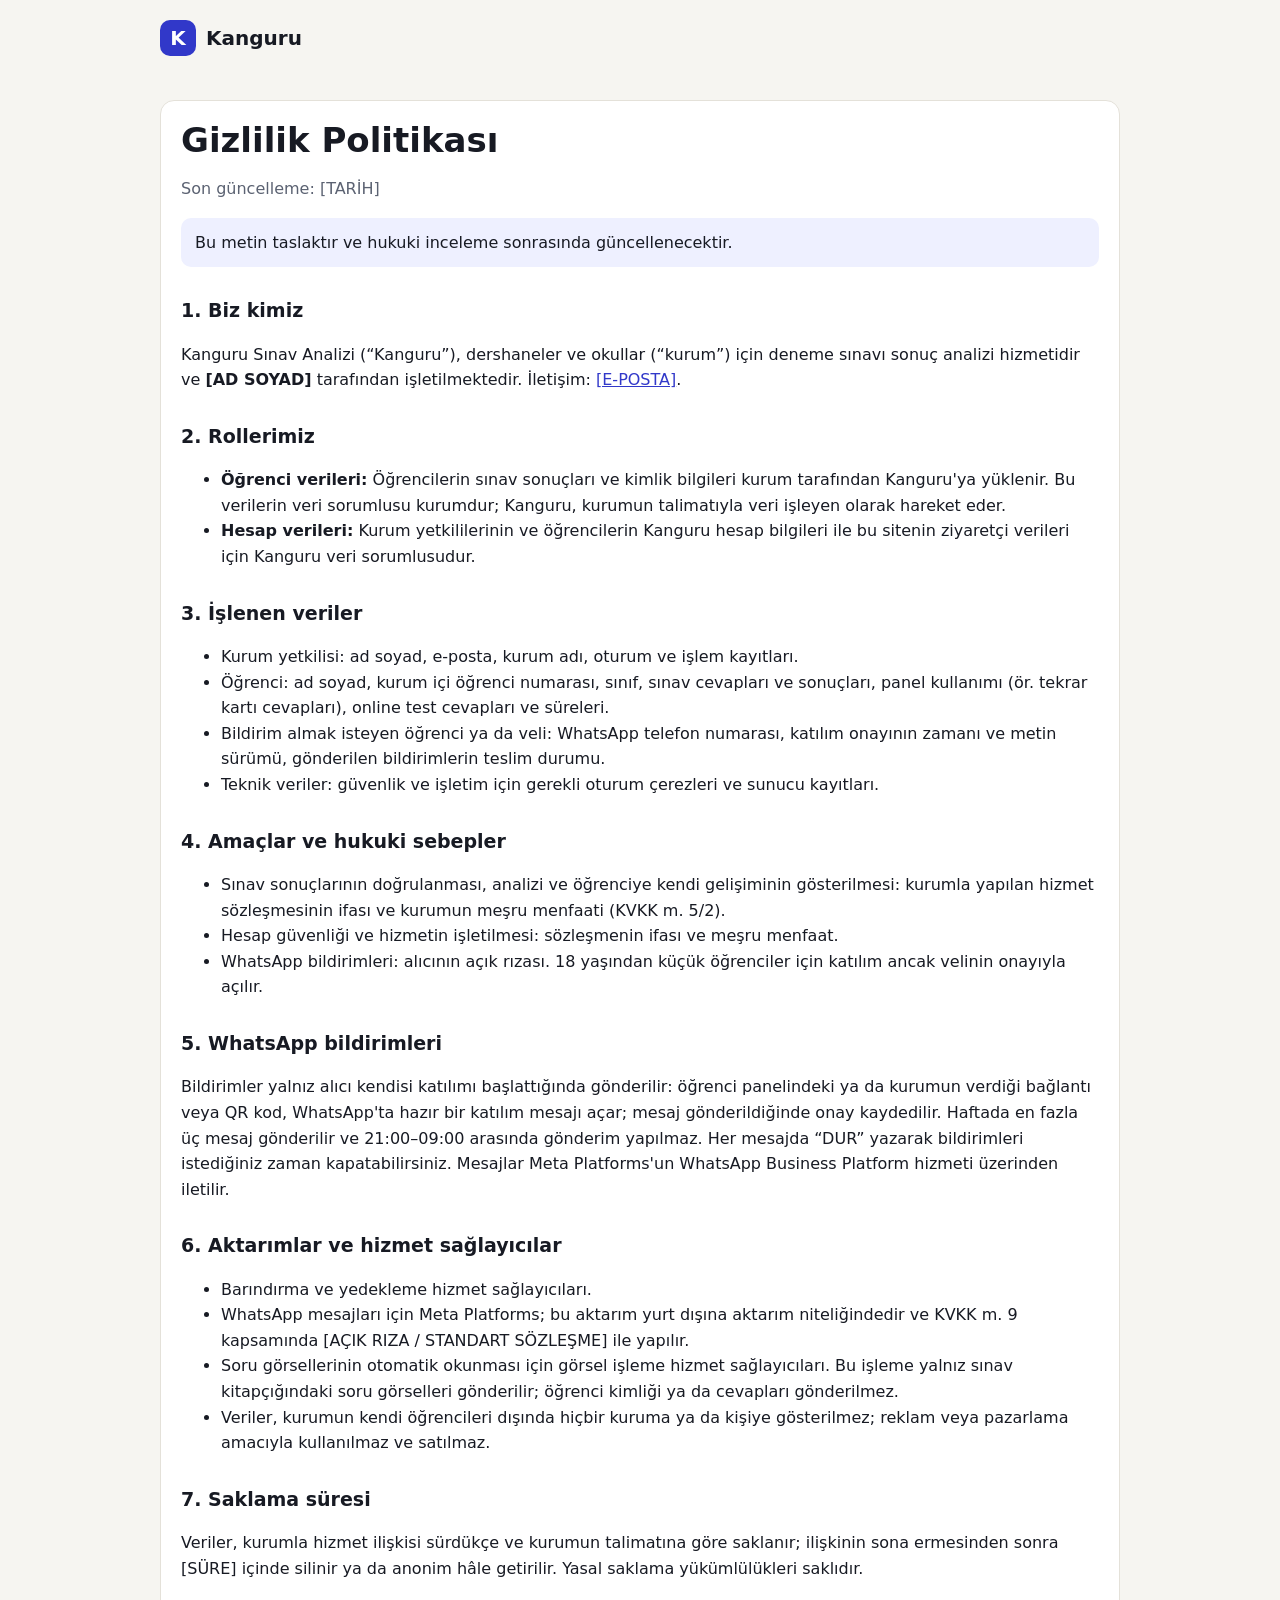
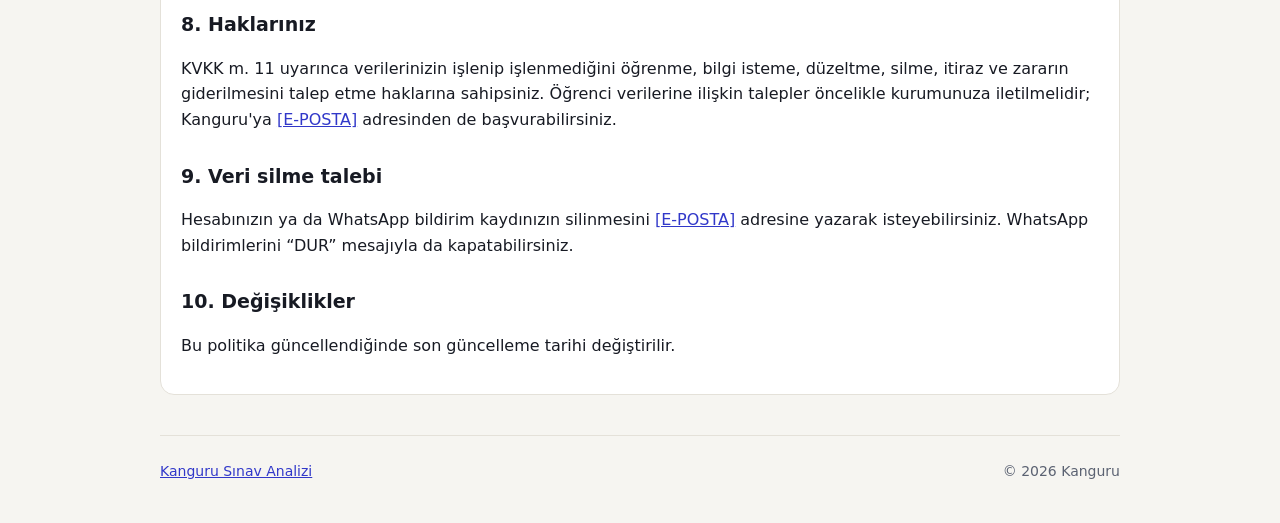
==== gizlilik.html @ 8764a340 "Add files via upload" ====
<!doctype html>
<html lang="tr">
<head>
  <meta charset="utf-8">
  <meta name="viewport" content="width=device-width, initial-scale=1">
  <title>Gizlilik Politikası · Kanguru</title>
  <meta name="description" content="Kanguru Sınav Analizi gizlilik politikası ve kişisel verilerin işlenmesine ilişkin aydınlatma.">
  <link rel="stylesheet" href="style.css">
</head>
<body>
  <header class="top">
    <a class="brand" href="./"><span class="mark" aria-hidden="true">K</span> Kanguru</a>
  </header>
  <main>
    <article class="policy">
      <h1>Gizlilik Politikası</h1>
      <p class="meta">Son güncelleme: [TARİH]</p>
      <!-- TASLAK: Yayından önce bir hukukçu tarafından KVKK açısından gözden geçirilmelidir. Bu not ve aşağıdaki kutu
           incelemeden sonra kaldırılır. -->
      <p class="draft">Bu metin taslaktır ve hukuki inceleme sonrasında güncellenecektir.</p>

      <h2>1. Biz kimiz</h2>
      <p>Kanguru Sınav Analizi (“Kanguru”), dershaneler ve okullar (“kurum”) için deneme sınavı sonuç analizi hizmetidir
        ve <strong>[AD SOYAD]</strong> tarafından işletilmektedir. İletişim: <a href="mailto:[E-POSTA]">[E-POSTA]</a>.</p>

      <h2>2. Rollerimiz</h2>
      <ul>
        <li><strong>Öğrenci verileri:</strong> Öğrencilerin sınav sonuçları ve kimlik bilgileri kurum tarafından
          Kanguru'ya yüklenir. Bu verilerin veri sorumlusu kurumdur; Kanguru, kurumun talimatıyla veri işleyen olarak
          hareket eder.</li>
        <li><strong>Hesap verileri:</strong> Kurum yetkililerinin ve öğrencilerin Kanguru hesap bilgileri ile bu sitenin
          ziyaretçi verileri için Kanguru veri sorumlusudur.</li>
      </ul>

      <h2>3. İşlenen veriler</h2>
      <ul>
        <li>Kurum yetkilisi: ad soyad, e-posta, kurum adı, oturum ve işlem kayıtları.</li>
        <li>Öğrenci: ad soyad, kurum içi öğrenci numarası, sınıf, sınav cevapları ve sonuçları, panel kullanımı
          (ör. tekrar kartı cevapları), online test cevapları ve süreleri.</li>
        <li>Bildirim almak isteyen öğrenci ya da veli: WhatsApp telefon numarası, katılım onayının zamanı ve metin
          sürümü, gönderilen bildirimlerin teslim durumu.</li>
        <li>Teknik veriler: güvenlik ve işletim için gerekli oturum çerezleri ve sunucu kayıtları.</li>
      </ul>

      <h2>4. Amaçlar ve hukuki sebepler</h2>
      <ul>
        <li>Sınav sonuçlarının doğrulanması, analizi ve öğrenciye kendi gelişiminin gösterilmesi: kurumla yapılan
          hizmet sözleşmesinin ifası ve kurumun meşru menfaati (KVKK m. 5/2).</li>
        <li>Hesap güvenliği ve hizmetin işletilmesi: sözleşmenin ifası ve meşru menfaat.</li>
        <li>WhatsApp bildirimleri: alıcının açık rızası. 18 yaşından küçük öğrenciler için katılım ancak velinin onayıyla
          açılır.</li>
      </ul>

      <h2>5. WhatsApp bildirimleri</h2>
      <p>Bildirimler yalnız alıcı kendisi katılımı başlattığında gönderilir: öğrenci panelindeki ya da kurumun verdiği
        bağlantı veya QR kod, WhatsApp'ta hazır bir katılım mesajı açar; mesaj gönderildiğinde onay kaydedilir. Haftada
        en fazla üç mesaj gönderilir ve 21:00–09:00 arasında gönderim yapılmaz. Her mesajda “DUR” yazarak bildirimleri
        istediğiniz zaman kapatabilirsiniz. Mesajlar Meta Platforms'un WhatsApp Business Platform hizmeti üzerinden
        iletilir.</p>

      <h2>6. Aktarımlar ve hizmet sağlayıcılar</h2>
      <ul>
        <li>Barındırma ve yedekleme hizmet sağlayıcıları.</li>
        <li>WhatsApp mesajları için Meta Platforms; bu aktarım yurt dışına aktarım niteliğindedir ve KVKK m. 9
          kapsamında [AÇIK RIZA / STANDART SÖZLEŞME] ile yapılır.</li>
        <li>Soru görsellerinin otomatik okunması için görsel işleme hizmet sağlayıcıları. Bu işleme yalnız sınav
          kitapçığındaki soru görselleri gönderilir; öğrenci kimliği ya da cevapları gönderilmez.</li>
        <li>Veriler, kurumun kendi öğrencileri dışında hiçbir kuruma ya da kişiye gösterilmez; reklam veya pazarlama
          amacıyla kullanılmaz ve satılmaz.</li>
      </ul>

      <h2>7. Saklama süresi</h2>
      <p>Veriler, kurumla hizmet ilişkisi sürdükçe ve kurumun talimatına göre saklanır; ilişkinin sona ermesinden sonra
        [SÜRE] içinde silinir ya da anonim hâle getirilir. Yasal saklama yükümlülükleri saklıdır.</p>

      <h2>8. Haklarınız</h2>
      <p>KVKK m. 11 uyarınca verilerinizin işlenip işlenmediğini öğrenme, bilgi isteme, düzeltme, silme, itiraz ve zararın
        giderilmesini talep etme haklarına sahipsiniz. Öğrenci verilerine ilişkin talepler öncelikle kurumunuza
        iletilmelidir; Kanguru'ya <a href="mailto:[E-POSTA]">[E-POSTA]</a> adresinden de başvurabilirsiniz.</p>

      <h2>9. Veri silme talebi</h2>
      <p>Hesabınızın ya da WhatsApp bildirim kaydınızın silinmesini <a href="mailto:[E-POSTA]">[E-POSTA]</a> adresine
        yazarak isteyebilirsiniz. WhatsApp bildirimlerini “DUR” mesajıyla da kapatabilirsiniz.</p>

      <h2>10. Değişiklikler</h2>
      <p>Bu politika güncellendiğinde son güncelleme tarihi değiştirilir.</p>
    </article>
  </main>
  <footer class="foot">
    <a href="./">Kanguru Sınav Analizi</a>
    <span>© 2026 Kanguru</span>
  </footer>
</body>
</html>
---- style.css ----
/* Kanguru tanıtım sayfası: ürünle aynı renk değerleri (frontend/src/app/kanguru.css). */
:root {
  --ink: #171a23;
  --muted: #5b6272;
  --line: #e4e1d9;
  --paper: #f6f5f1;
  --surface: #ffffff;
  --accent: #3138c9;
  --accent-strong: #232aa3;
  --accent-soft: #eef0ff;
}
@media (prefers-color-scheme: dark) {
  :root {
    --ink: #e8e9ee;
    --muted: #a9afbd;
    --line: #2c3140;
    --paper: #12141b;
    --surface: #1a1d27;
    --accent: #8f95ff;
    --accent-strong: #b3b7ff;
    --accent-soft: #23264a;
  }
}
* {
  box-sizing: border-box;
}
body {
  margin: 0;
  background: var(--paper);
  color: var(--ink);
  font-family: system-ui, -apple-system, "Segoe UI", Roboto, sans-serif;
  line-height: 1.6;
}
.top,
main,
.foot {
  width: min(960px, 100% - 32px);
  margin: 0 auto;
}
.top {
  padding: 20px 0;
}
.brand {
  display: inline-flex;
  align-items: center;
  gap: 10px;
  color: var(--ink);
  font-size: 20px;
  font-weight: 700;
  text-decoration: none;
}
.mark {
  display: inline-grid;
  place-items: center;
  width: 36px;
  height: 36px;
  border-radius: 10px;
  background: #3138c9; /* koyu temada da beyaz harfle yeterli kontrast */
  color: #fff;
}
.hero {
  padding: 40px 0 24px;
}
.eyebrow {
  margin: 0 0 8px;
  color: var(--accent);
  font-size: 13px;
  font-weight: 700;
  letter-spacing: 0.08em;
}
h1 {
  margin: 0 0 16px;
  font-size: clamp(30px, 6vw, 44px);
  line-height: 1.15;
}
.lead {
  max-width: 68ch;
  margin: 0;
  color: var(--muted);
  font-size: 18px;
}
.grid {
  display: grid;
  grid-template-columns: repeat(auto-fit, minmax(240px, 1fr));
  gap: 16px;
  padding: 16px 0;
}
.grid article,
.contact,
.policy {
  padding: 20px;
  border: 1px solid var(--line);
  border-radius: 14px;
  background: var(--surface);
}
.grid h2,
.contact h2 {
  margin: 0 0 8px;
  font-size: 18px;
}
.grid p,
.contact p {
  margin: 0;
  color: var(--muted);
}
.contact {
  margin: 16px 0 40px;
}
.contact p + p {
  margin-top: 6px;
}
a {
  color: var(--accent);
}
a:hover {
  color: var(--accent-strong);
}
a:focus-visible {
  outline: 2px solid var(--accent);
  outline-offset: 2px;
  border-radius: 4px;
}
.policy {
  margin: 24px 0 40px;
}
.policy h1 {
  font-size: clamp(26px, 5vw, 34px);
}
.policy h2 {
  margin: 28px 0 8px;
  font-size: 19px;
}
.policy p,
.policy li {
  color: var(--ink);
}
.policy .meta {
  color: var(--muted);
}
.draft {
  padding: 12px 14px;
  border-radius: 10px;
  background: var(--accent-soft);
  color: var(--ink);
}
.foot {
  display: flex;
  flex-wrap: wrap;
  justify-content: space-between;
  gap: 12px;
  padding: 24px 0 40px;
  border-top: 1px solid var(--line);
  color: var(--muted);
  font-size: 14px;
}
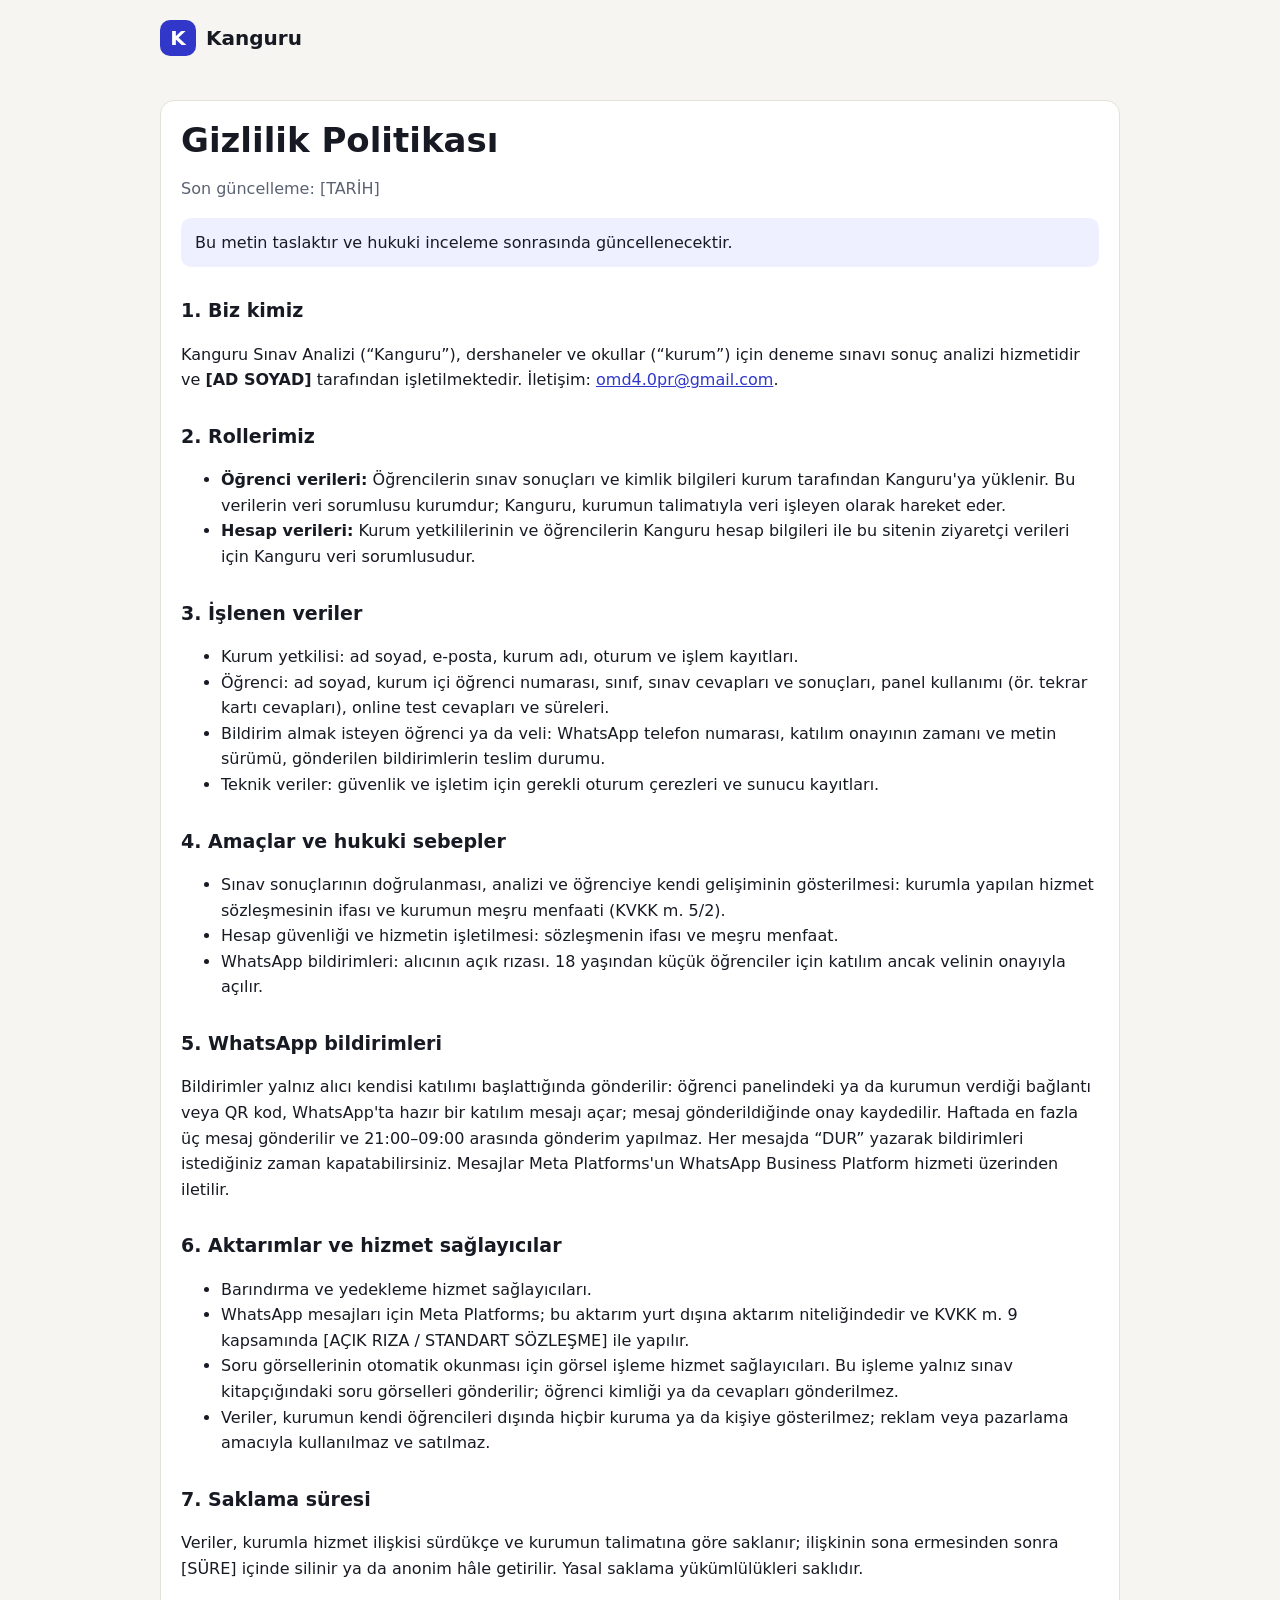
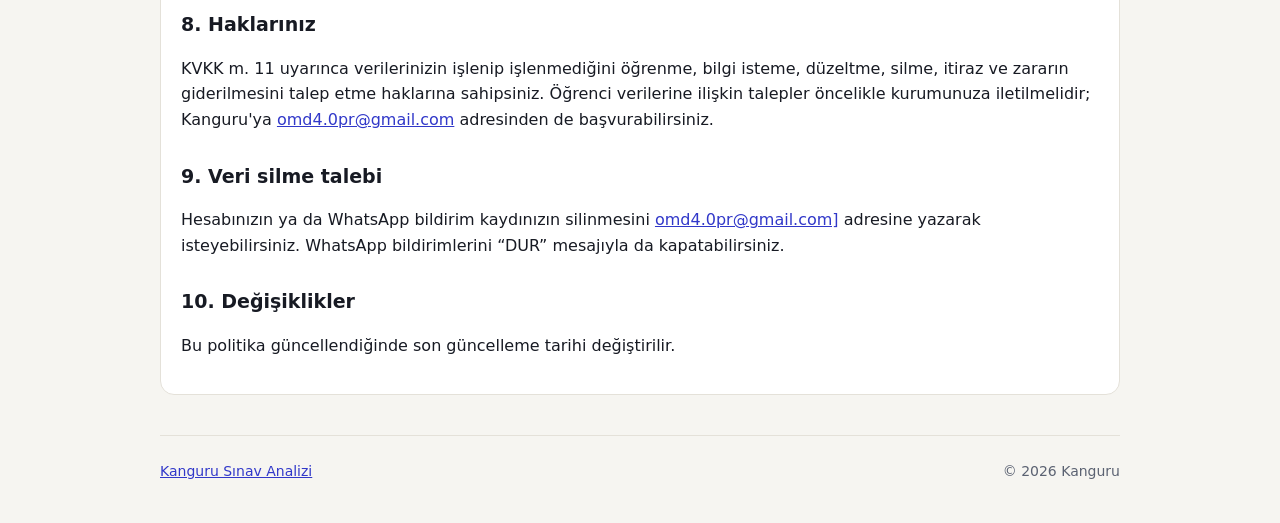
==== commit 759ab72c: "Update gizlilik.html" ====
--- a/gizlilik.html
+++ b/gizlilik.html
@@ -21,7 +21,7 @@
 
       <h2>1. Biz kimiz</h2>
       <p>Kanguru Sınav Analizi (“Kanguru”), dershaneler ve okullar (“kurum”) için deneme sınavı sonuç analizi hizmetidir
-        ve <strong>[AD SOYAD]</strong> tarafından işletilmektedir. İletişim: <a href="mailto:[E-POSTA]">[E-POSTA]</a>.</p>
+        ve <strong>[AD SOYAD]</strong> tarafından işletilmektedir. İletişim: <a href="mailto:omd4.0pr@gmail.com">omd4.0pr@gmail.com</a>.</p>
 
       <h2>2. Rollerimiz</h2>
       <ul>
@@ -76,10 +76,10 @@
       <h2>8. Haklarınız</h2>
       <p>KVKK m. 11 uyarınca verilerinizin işlenip işlenmediğini öğrenme, bilgi isteme, düzeltme, silme, itiraz ve zararın
         giderilmesini talep etme haklarına sahipsiniz. Öğrenci verilerine ilişkin talepler öncelikle kurumunuza
-        iletilmelidir; Kanguru'ya <a href="mailto:[E-POSTA]">[E-POSTA]</a> adresinden de başvurabilirsiniz.</p>
+        iletilmelidir; Kanguru'ya <a href="mailto:omd4.0pr@gmail.com">omd4.0pr@gmail.com</a> adresinden de başvurabilirsiniz.</p>
 
       <h2>9. Veri silme talebi</h2>
-      <p>Hesabınızın ya da WhatsApp bildirim kaydınızın silinmesini <a href="mailto:[E-POSTA]">[E-POSTA]</a> adresine
+      <p>Hesabınızın ya da WhatsApp bildirim kaydınızın silinmesini <a href="mailto:omd4.0pr@gmail.com">omd4.0pr@gmail.com]</a> adresine
         yazarak isteyebilirsiniz. WhatsApp bildirimlerini “DUR” mesajıyla da kapatabilirsiniz.</p>
 
       <h2>10. Değişiklikler</h2>
